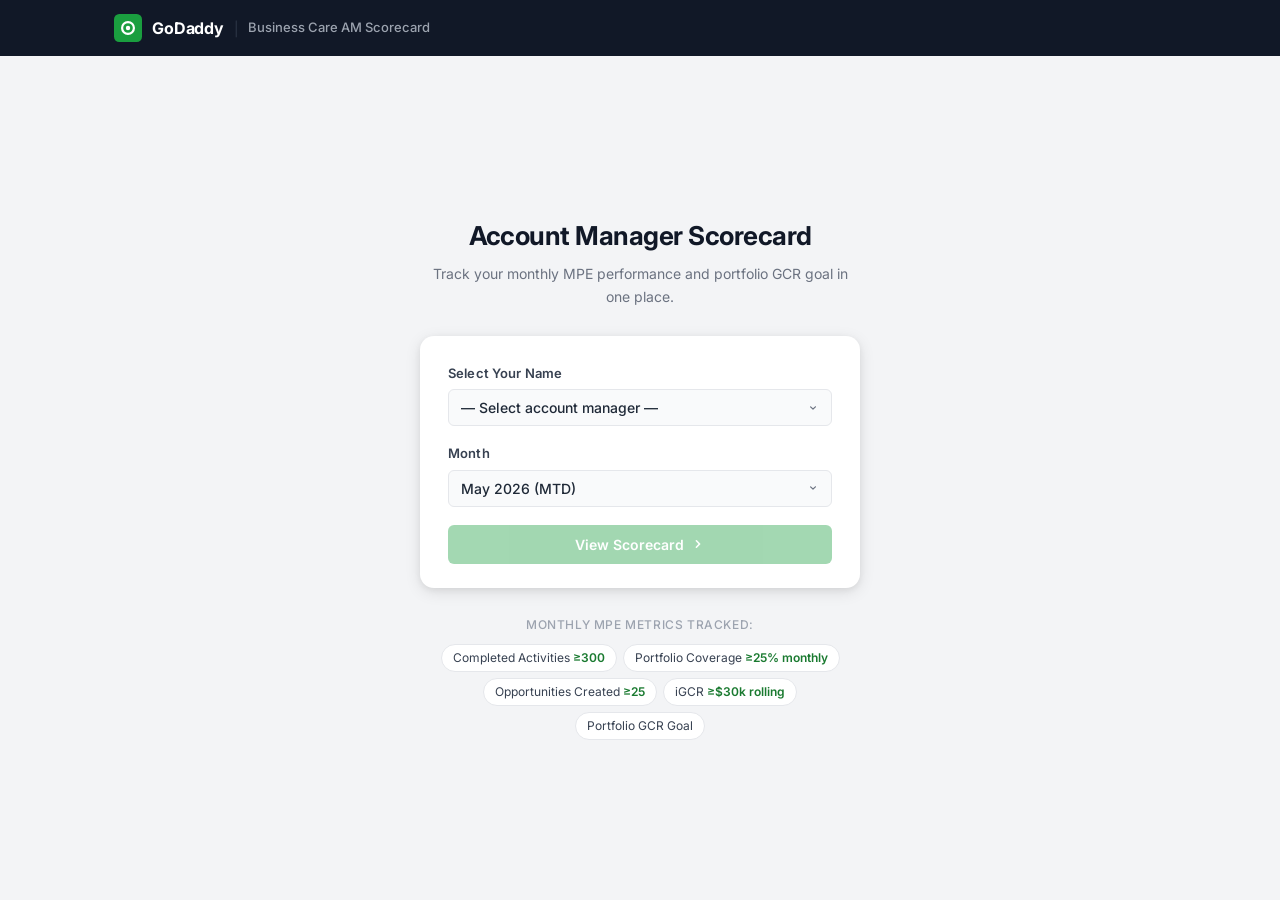
==== index.html @ 5a0c1770 "Initial build: Business Care AM Scorecard web app Static GitHub Pages app for BAMs to track MPE perf" ====
<!DOCTYPE html>
<html lang="en">
<head>
  <meta charset="UTF-8">
  <meta name="viewport" content="width=device-width, initial-scale=1.0">
  <title>Business Care AM Scorecard</title>
  <link rel="preconnect" href="https://fonts.googleapis.com">
  <link href="https://fonts.googleapis.com/css2?family=Inter:ital,wght@0,400;0,500;0,600;0,700;1,400&display=swap" rel="stylesheet">
  <link rel="stylesheet" href="css/styles.css">
</head>
<body>
  <div class="app">
    <header class="header">
      <div class="header-inner">
        <div class="logo">
          <svg class="logo-icon" viewBox="0 0 32 32" fill="none" aria-hidden="true">
            <rect width="32" height="32" rx="6" fill="#1a9e3f"/>
            <path d="M8 16a8 8 0 1 1 16 0 8 8 0 0 1-16 0zm8-5.5a5.5 5.5 0 1 0 0 11 5.5 5.5 0 0 0 0-11z" fill="white"/>
            <circle cx="16" cy="16" r="2.5" fill="white"/>
          </svg>
          <span class="logo-brand">GoDaddy</span>
          <span class="logo-divider">|</span>
          <span class="logo-product">Business Care AM Scorecard</span>
        </div>
      </div>
    </header>

    <main class="picker-main">
      <div class="picker-container">
        <div class="picker-hero">
          <h1 class="picker-title">Account Manager Scorecard</h1>
          <p class="picker-subtitle">Track your monthly MPE performance and portfolio GCR goal in one place.</p>
        </div>

        <div class="picker-card">
          <div class="form-group">
            <label for="am-select" class="form-label">Select Your Name</label>
            <select id="am-select" class="form-select">
              <option value="">— Select account manager —</option>
            </select>
          </div>

          <div class="form-group">
            <label for="month-select" class="form-label">Month</label>
            <select id="month-select" class="form-select">
            </select>
          </div>

          <button id="view-btn" class="btn btn-primary" disabled>
            View Scorecard
            <svg class="btn-icon" viewBox="0 0 20 20" fill="currentColor" aria-hidden="true">
              <path fill-rule="evenodd" d="M7.293 14.707a1 1 0 010-1.414L10.586 10 7.293 6.707a1 1 0 011.414-1.414l4 4a1 1 0 010 1.414l-4 4a1 1 0 01-1.414 0z" clip-rule="evenodd"/>
            </svg>
          </button>
        </div>

        <div class="picker-metrics-info">
          <p class="metrics-info-label">Monthly MPE metrics tracked:</p>
          <div class="metrics-chips">
            <span class="chip">Completed Activities <em>&ge;300</em></span>
            <span class="chip">Portfolio Coverage <em>&ge;25% monthly</em></span>
            <span class="chip">Opportunities Created <em>&ge;25</em></span>
            <span class="chip">iGCR <em>&ge;$30k rolling</em></span>
            <span class="chip">Portfolio GCR Goal</span>
          </div>
        </div>
      </div>
    </main>
  </div>

  <script src="js/app.js"></script>
</body>
</html>
---- css/styles.css ----
/* =========================================================
   Design tokens
   ========================================================= */
:root {
  --green-700: #1a7a30;
  --green-600: #1a9e3f;
  --green-500: #22b84a;
  --green-100: #e6f7ec;
  --green-50:  #f0faf4;

  --amber-700: #b45309;
  --amber-500: #d97706;
  --amber-100: #fef3c7;

  --red-700:   #b91c1c;
  --red-500:   #dc2626;
  --red-100:   #fee2e2;

  --neutral-900: #111827;
  --neutral-800: #1f2937;
  --neutral-700: #374151;
  --neutral-500: #6b7280;
  --neutral-400: #9ca3af;
  --neutral-200: #e5e7eb;
  --neutral-100: #f3f4f6;
  --neutral-50:  #f9fafb;
  --white:       #ffffff;

  --font: 'Inter', -apple-system, BlinkMacSystemFont, 'Segoe UI', sans-serif;
  --radius-sm: 6px;
  --radius:    10px;
  --radius-lg: 14px;
  --shadow-sm: 0 1px 2px rgba(0,0,0,0.06), 0 1px 3px rgba(0,0,0,0.10);
  --shadow:    0 2px 8px rgba(0,0,0,0.08), 0 1px 3px rgba(0,0,0,0.06);
  --shadow-md: 0 4px 16px rgba(0,0,0,0.10), 0 2px 6px rgba(0,0,0,0.06);
}

/* =========================================================
   Reset & base
   ========================================================= */
*, *::before, *::after { box-sizing: border-box; margin: 0; padding: 0; }

body {
  font-family: var(--font);
  font-size: 14px;
  line-height: 1.5;
  color: var(--neutral-800);
  background: var(--neutral-100);
  -webkit-font-smoothing: antialiased;
}

.sr-only {
  position: absolute; width: 1px; height: 1px;
  padding: 0; margin: -1px; overflow: hidden;
  clip: rect(0,0,0,0); white-space: nowrap; border: 0;
}

/* =========================================================
   Header
   ========================================================= */
.header {
  background: var(--neutral-900);
  position: sticky;
  top: 0;
  z-index: 100;
  box-shadow: 0 1px 0 rgba(255,255,255,0.06);
}

.header-inner {
  max-width: 1100px;
  margin: 0 auto;
  padding: 0 24px;
  height: 56px;
  display: flex;
  align-items: center;
  justify-content: space-between;
}

.logo { display: flex; align-items: center; gap: 10px; }

.logo-icon { width: 28px; height: 28px; flex-shrink: 0; }

.logo-brand {
  font-size: 16px;
  font-weight: 700;
  color: var(--white);
  letter-spacing: -0.01em;
}

.logo-divider {
  color: var(--neutral-700);
  font-weight: 300;
}

.logo-product {
  font-size: 13px;
  font-weight: 500;
  color: var(--neutral-400);
}

.back-link {
  display: flex;
  align-items: center;
  gap: 4px;
  color: var(--neutral-400);
  text-decoration: none;
  font-size: 13px;
  font-weight: 500;
  transition: color 0.15s;
}
.back-link:hover { color: var(--white); }
.back-link svg { width: 16px; height: 16px; }

/* =========================================================
   Picker (index page)
   ========================================================= */
.picker-main {
  min-height: calc(100vh - 56px);
  display: flex;
  align-items: center;
  justify-content: center;
  padding: 48px 24px;
}

.picker-container {
  width: 100%;
  max-width: 440px;
  display: flex;
  flex-direction: column;
  gap: 28px;
}

.picker-hero { text-align: center; }

.picker-title {
  font-size: 26px;
  font-weight: 700;
  color: var(--neutral-900);
  letter-spacing: -0.02em;
  margin-bottom: 8px;
}

.picker-subtitle {
  font-size: 14px;
  color: var(--neutral-500);
  line-height: 1.6;
}

.picker-card {
  background: var(--white);
  border-radius: var(--radius-lg);
  padding: 28px 28px 24px;
  box-shadow: var(--shadow-md);
  display: flex;
  flex-direction: column;
  gap: 18px;
}

/* =========================================================
   Forms
   ========================================================= */
.form-group { display: flex; flex-direction: column; gap: 6px; }

.form-label {
  font-size: 13px;
  font-weight: 600;
  color: var(--neutral-700);
  letter-spacing: 0.01em;
}

.form-select {
  appearance: none;
  background: var(--neutral-50) url("data:image/svg+xml,%3Csvg xmlns='http://www.w3.org/2000/svg' width='12' height='12' viewBox='0 0 20 20' fill='%236b7280'%3E%3Cpath fill-rule='evenodd' d='M5.293 7.293a1 1 0 011.414 0L10 10.586l3.293-3.293a1 1 0 111.414 1.414l-4 4a1 1 0 01-1.414 0l-4-4a1 1 0 010-1.414z'/%3E%3C/svg%3E") no-repeat right 12px center;
  border: 1.5px solid var(--neutral-200);
  border-radius: var(--radius-sm);
  padding: 9px 36px 9px 12px;
  font-family: var(--font);
  font-size: 14px;
  font-weight: 500;
  color: var(--neutral-800);
  cursor: pointer;
  transition: border-color 0.15s, box-shadow 0.15s;
  width: 100%;
}
.form-select:focus {
  outline: none;
  border-color: var(--green-600);
  box-shadow: 0 0 0 3px rgba(26,158,63,0.12);
}
.form-select--compact { width: auto; min-width: 160px; }

/* =========================================================
   Button
   ========================================================= */
.btn {
  display: inline-flex;
  align-items: center;
  justify-content: center;
  gap: 6px;
  padding: 11px 20px;
  border-radius: var(--radius-sm);
  font-family: var(--font);
  font-size: 14px;
  font-weight: 600;
  cursor: pointer;
  border: none;
  transition: background 0.15s, box-shadow 0.15s, opacity 0.15s;
}
.btn-primary {
  background: var(--green-600);
  color: var(--white);
  width: 100%;
}
.btn-primary:hover:not(:disabled) {
  background: var(--green-700);
  box-shadow: 0 2px 8px rgba(26,158,63,0.3);
}
.btn-primary:disabled { opacity: 0.4; cursor: not-allowed; }
.btn-icon { width: 16px; height: 16px; }

/* =========================================================
   Metrics info chips (picker footer)
   ========================================================= */
.picker-metrics-info { text-align: center; }

.metrics-info-label {
  font-size: 12px;
  color: var(--neutral-400);
  margin-bottom: 10px;
  font-weight: 500;
  text-transform: uppercase;
  letter-spacing: 0.05em;
}

.metrics-chips {
  display: flex;
  flex-wrap: wrap;
  gap: 6px;
  justify-content: center;
}

.chip {
  background: var(--white);
  border: 1px solid var(--neutral-200);
  border-radius: 20px;
  padding: 4px 11px;
  font-size: 12px;
  color: var(--neutral-600, var(--neutral-700));
  white-space: nowrap;
}
.chip em { font-style: normal; color: var(--green-700); font-weight: 600; }

/* =========================================================
   Scorecard subheader
   ========================================================= */
.scorecard-subheader {
  background: var(--white);
  border-bottom: 1px solid var(--neutral-200);
}

.scorecard-subheader-inner {
  max-width: 1100px;
  margin: 0 auto;
  padding: 20px 24px;
  display: flex;
  align-items: center;
  justify-content: space-between;
  gap: 16px;
  flex-wrap: wrap;
}

.am-identity { display: flex; align-items: center; gap: 14px; }

.am-avatar {
  width: 48px;
  height: 48px;
  border-radius: 12px;
  background: var(--green-700);
  color: var(--white);
  font-size: 16px;
  font-weight: 700;
  display: flex;
  align-items: center;
  justify-content: center;
  flex-shrink: 0;
  letter-spacing: 0.02em;
}

.am-name {
  font-size: 20px;
  font-weight: 700;
  color: var(--neutral-900);
  letter-spacing: -0.02em;
}

.am-level-badge {
  display: inline-block;
  background: var(--green-100);
  color: var(--green-700);
  font-size: 11px;
  font-weight: 700;
  padding: 2px 8px;
  border-radius: 20px;
  letter-spacing: 0.04em;
  text-transform: uppercase;
  margin-top: 4px;
}

/* =========================================================
   Tab nav
   ========================================================= */
.tab-nav-wrapper {
  background: var(--white);
  border-bottom: 1px solid var(--neutral-200);
}

.tab-nav {
  max-width: 1100px;
  margin: 0 auto;
  padding: 0 24px;
  display: flex;
  gap: 4px;
}

.tab-btn {
  padding: 12px 16px;
  font-family: var(--font);
  font-size: 14px;
  font-weight: 500;
  color: var(--neutral-500);
  background: none;
  border: none;
  border-bottom: 2px solid transparent;
  cursor: pointer;
  transition: color 0.15s, border-color 0.15s;
  margin-bottom: -1px;
}
.tab-btn:hover { color: var(--neutral-800); }
.tab-btn--active {
  color: var(--green-700);
  border-bottom-color: var(--green-600);
  font-weight: 600;
}

/* =========================================================
   Scorecard main layout
   ========================================================= */
.scorecard-main {
  max-width: 1100px;
  margin: 0 auto;
  padding: 28px 24px 60px;
}

.section { margin-bottom: 32px; }

.section-title {
  font-size: 15px;
  font-weight: 700;
  color: var(--neutral-700);
  margin-bottom: 14px;
  letter-spacing: -0.01em;
  text-transform: uppercase;
  font-size: 11px;
  letter-spacing: 0.06em;
}

.section-title-note {
  font-weight: 400;
  color: var(--neutral-400);
  text-transform: none;
  letter-spacing: 0;
  font-size: 11px;
}

/* =========================================================
   Partial month banner
   ========================================================= */
.partial-month-banner {
  display: flex;
  align-items: flex-start;
  gap: 10px;
  background: #eff6ff;
  border: 1px solid #bfdbfe;
  border-radius: var(--radius-sm);
  padding: 12px 16px;
  margin-bottom: 24px;
  font-size: 13px;
  color: #1e40af;
}
.partial-month-banner svg {
  width: 18px; height: 18px;
  flex-shrink: 0;
  margin-top: 1px;
  color: #3b82f6;
}

/* =========================================================
   MPE Metric Cards
   ========================================================= */
.metrics-grid {
  display: grid;
  grid-template-columns: repeat(auto-fill, minmax(240px, 1fr));
  gap: 16px;
}

.metric-card {
  background: var(--white);
  border-radius: var(--radius);
  padding: 20px;
  box-shadow: var(--shadow-sm);
  border: 1.5px solid var(--neutral-200);
  display: flex;
  flex-direction: column;
  gap: 12px;
  transition: box-shadow 0.15s;
}
.metric-card:hover { box-shadow: var(--shadow); }

.metric-card--met    { border-top: 3px solid var(--green-500); }
.metric-card--at-risk { border-top: 3px solid var(--amber-500); }
.metric-card--not-met { border-top: 3px solid var(--red-500); }
.metric-card--pace-ok    { border-top: 3px solid var(--green-500); }
.metric-card--pace-risk  { border-top: 3px solid var(--amber-500); }
.metric-card--pace-behind { border-top: 3px solid var(--red-500); }

.metric-card-header {
  display: flex;
  align-items: flex-start;
  justify-content: space-between;
  gap: 8px;
}

.metric-name {
  font-size: 12px;
  font-weight: 700;
  color: var(--neutral-500);
  text-transform: uppercase;
  letter-spacing: 0.06em;
}

.metric-status-badge {
  display: inline-flex;
  align-items: center;
  gap: 4px;
  padding: 3px 8px;
  border-radius: 20px;
  font-size: 11px;
  font-weight: 700;
  letter-spacing: 0.03em;
  white-space: nowrap;
  flex-shrink: 0;
}
.metric-status-badge--met, .metric-status-badge--pace-ok {
  background: var(--green-100);
  color: var(--green-700);
}
.metric-status-badge--at-risk, .metric-status-badge--pace-risk {
  background: var(--amber-100);
  color: var(--amber-700);
}
.metric-status-badge--not-met, .metric-status-badge--pace-behind {
  background: var(--red-100);
  color: var(--red-700);
}

.metric-values { display: flex; align-items: baseline; gap: 6px; }

.metric-actual {
  font-size: 32px;
  font-weight: 700;
  color: var(--neutral-900);
  letter-spacing: -0.03em;
  line-height: 1;
}

.metric-target {
  font-size: 14px;
  color: var(--neutral-400);
  font-weight: 500;
}

.metric-sub {
  font-size: 12px;
  color: var(--neutral-500);
  line-height: 1.4;
}

.metric-progress-track {
  height: 6px;
  background: var(--neutral-200);
  border-radius: 99px;
  overflow: hidden;
}

.metric-progress-fill {
  height: 100%;
  border-radius: 99px;
  transition: width 0.4s ease;
  max-width: 100%;
}
.metric-progress-fill--met { background: var(--green-500); }
.metric-progress-fill--at-risk { background: var(--amber-500); }
.metric-progress-fill--not-met { background: var(--red-500); }

.metric-pace-sub {
  font-size: 11px;
  color: var(--neutral-400);
  font-style: italic;
}

/* PC quarterly sub-row */
.metric-quarterly-row {
  display: flex;
  align-items: center;
  justify-content: space-between;
  padding-top: 10px;
  border-top: 1px solid var(--neutral-100);
  gap: 8px;
}

.metric-quarterly-label {
  font-size: 11px;
  font-weight: 600;
  color: var(--neutral-500);
  text-transform: uppercase;
  letter-spacing: 0.05em;
}

.metric-quarterly-value {
  font-size: 13px;
  font-weight: 700;
}
.metric-quarterly-value--met   { color: var(--green-700); }
.metric-quarterly-value--partial { color: var(--amber-700); }
.metric-quarterly-value--not-met { color: var(--red-700); }

/* =========================================================
   iGCR Rolling Card
   ========================================================= */
.igcr-rolling-card {
  background: var(--white);
  border-radius: var(--radius);
  padding: 20px 24px;
  box-shadow: var(--shadow-sm);
  border: 1.5px solid var(--neutral-200);
}

.igcr-rolling-months {
  display: flex;
  align-items: stretch;
  gap: 0;
  margin-bottom: 18px;
}

.igcr-month-item {
  flex: 1;
  text-align: center;
  padding: 14px 10px;
  border-right: 1px solid var(--neutral-200);
}
.igcr-month-item:last-child { border-right: none; }

.igcr-month-label {
  font-size: 11px;
  font-weight: 600;
  color: var(--neutral-400);
  text-transform: uppercase;
  letter-spacing: 0.06em;
  margin-bottom: 6px;
}

.igcr-month-value {
  font-size: 20px;
  font-weight: 700;
  color: var(--neutral-800);
  letter-spacing: -0.02em;
}

.igcr-month-partial { color: var(--neutral-400); font-style: italic; }

.igcr-rolling-total {
  display: flex;
  align-items: center;
  justify-content: space-between;
  padding-top: 16px;
  border-top: 1px solid var(--neutral-200);
  gap: 16px;
  flex-wrap: wrap;
}

.igcr-total-left { display: flex; flex-direction: column; gap: 2px; }

.igcr-total-label {
  font-size: 11px;
  font-weight: 700;
  text-transform: uppercase;
  letter-spacing: 0.06em;
  color: var(--neutral-500);
}

.igcr-total-value {
  font-size: 26px;
  font-weight: 700;
  letter-spacing: -0.03em;
  color: var(--neutral-900);
}

.igcr-total-target {
  font-size: 13px;
  color: var(--neutral-400);
}

.igcr-total-right { display: flex; flex-direction: column; align-items: flex-end; gap: 6px; }

.igcr-rolling-bar-track {
  width: 200px;
  height: 8px;
  background: var(--neutral-200);
  border-radius: 99px;
  overflow: hidden;
}

.igcr-rolling-bar-fill {
  height: 100%;
  border-radius: 99px;
  max-width: 100%;
}

/* =========================================================
   Portfolio GCR Card
   ========================================================= */
.gcr-card {
  background: var(--white);
  border-radius: var(--radius);
  padding: 22px 24px;
  box-shadow: var(--shadow-sm);
  border: 1.5px solid var(--neutral-200);
  display: flex;
  align-items: center;
  justify-content: space-between;
  gap: 24px;
  flex-wrap: wrap;
}

.gcr-card-left { display: flex; flex-direction: column; gap: 4px; }

.gcr-label {
  font-size: 11px;
  font-weight: 700;
  text-transform: uppercase;
  letter-spacing: 0.06em;
  color: var(--neutral-500);
}

.gcr-values { display: flex; align-items: baseline; gap: 6px; }

.gcr-actual {
  font-size: 30px;
  font-weight: 700;
  letter-spacing: -0.03em;
  color: var(--neutral-900);
}

.gcr-target { font-size: 14px; color: var(--neutral-400); }

.gcr-card-right {
  display: flex;
  flex-direction: column;
  align-items: flex-end;
  gap: 10px;
  min-width: 220px;
}

.gcr-pct-row { display: flex; align-items: center; gap: 10px; }

.gcr-pct-value {
  font-size: 22px;
  font-weight: 700;
  letter-spacing: -0.02em;
}

.gcr-bar-track {
  width: 220px;
  height: 10px;
  background: var(--neutral-200);
  border-radius: 99px;
  overflow: hidden;
}

.gcr-bar-fill {
  height: 100%;
  border-radius: 99px;
  max-width: 100%;
  transition: width 0.4s ease;
}

/* =========================================================
   History Charts
   ========================================================= */
.history-charts-grid {
  display: grid;
  grid-template-columns: repeat(2, 1fr);
  gap: 16px;
}

.chart-card {
  background: var(--white);
  border-radius: var(--radius);
  padding: 18px 20px;
  box-shadow: var(--shadow-sm);
  border: 1px solid var(--neutral-200);
}

.chart-card--wide {
  grid-column: 1 / -1;
}

.chart-card-header {
  display: flex;
  align-items: baseline;
  justify-content: space-between;
  margin-bottom: 14px;
}

.chart-title {
  font-size: 13px;
  font-weight: 700;
  color: var(--neutral-700);
}

.chart-target-label {
  font-size: 11px;
  color: var(--neutral-400);
  font-weight: 500;
}

/* =========================================================
   Summary Table
   ========================================================= */
.table-wrapper {
  overflow-x: auto;
  border-radius: var(--radius);
  box-shadow: var(--shadow-sm);
  border: 1px solid var(--neutral-200);
}

.summary-table {
  width: 100%;
  border-collapse: collapse;
  background: var(--white);
  font-size: 13px;
}

.summary-table thead {
  background: var(--neutral-50);
  border-bottom: 1.5px solid var(--neutral-200);
}

.summary-table th {
  padding: 11px 14px;
  text-align: left;
  font-weight: 700;
  color: var(--neutral-600, var(--neutral-700));
  font-size: 11px;
  text-transform: uppercase;
  letter-spacing: 0.05em;
  white-space: nowrap;
}

.summary-table th small {
  display: block;
  font-weight: 400;
  color: var(--neutral-400);
  font-size: 10px;
  letter-spacing: 0;
  text-transform: none;
}

.summary-table td {
  padding: 11px 14px;
  border-bottom: 1px solid var(--neutral-100);
  white-space: nowrap;
}

.summary-table tbody tr:last-child td { border-bottom: none; }
.summary-table tbody tr:hover td { background: var(--neutral-50); }

.summary-table td:first-child {
  font-weight: 600;
  color: var(--neutral-700);
}

.cell-pill {
  display: inline-flex;
  align-items: center;
  gap: 5px;
  padding: 3px 9px;
  border-radius: 99px;
  font-size: 12px;
  font-weight: 600;
}
.cell-pill--met     { background: var(--green-100); color: var(--green-700); }
.cell-pill--at-risk { background: var(--amber-100); color: var(--amber-700); }
.cell-pill--not-met { background: var(--red-100);   color: var(--red-700);   }
.cell-pill--partial { background: var(--neutral-100); color: var(--neutral-500); font-style: italic; }

.row--partial td { opacity: 0.7; }
.row--partial td:first-child::after {
  content: ' (MTD)';
  font-weight: 400;
  color: var(--neutral-400);
  font-size: 11px;
}

/* =========================================================
   Responsive
   ========================================================= */
@media (max-width: 700px) {
  .header-inner { padding: 0 16px; }
  .logo-product { display: none; }
  .scorecard-subheader-inner { padding: 14px 16px; }
  .scorecard-main { padding: 20px 16px 48px; }
  .metrics-grid { grid-template-columns: 1fr; }
  .history-charts-grid { grid-template-columns: 1fr; }
  .chart-card--wide { grid-column: auto; }
  .igcr-rolling-months { flex-direction: column; gap: 8px; }
  .igcr-month-item { border-right: none; border-bottom: 1px solid var(--neutral-200); }
  .igcr-month-item:last-child { border-bottom: none; }
  .igcr-rolling-bar-track { width: 140px; }
  .gcr-card { flex-direction: column; align-items: flex-start; }
  .gcr-card-right { align-items: flex-start; min-width: 0; width: 100%; }
  .gcr-bar-track { width: 100%; }
  .picker-main { align-items: flex-start; padding-top: 32px; }
}
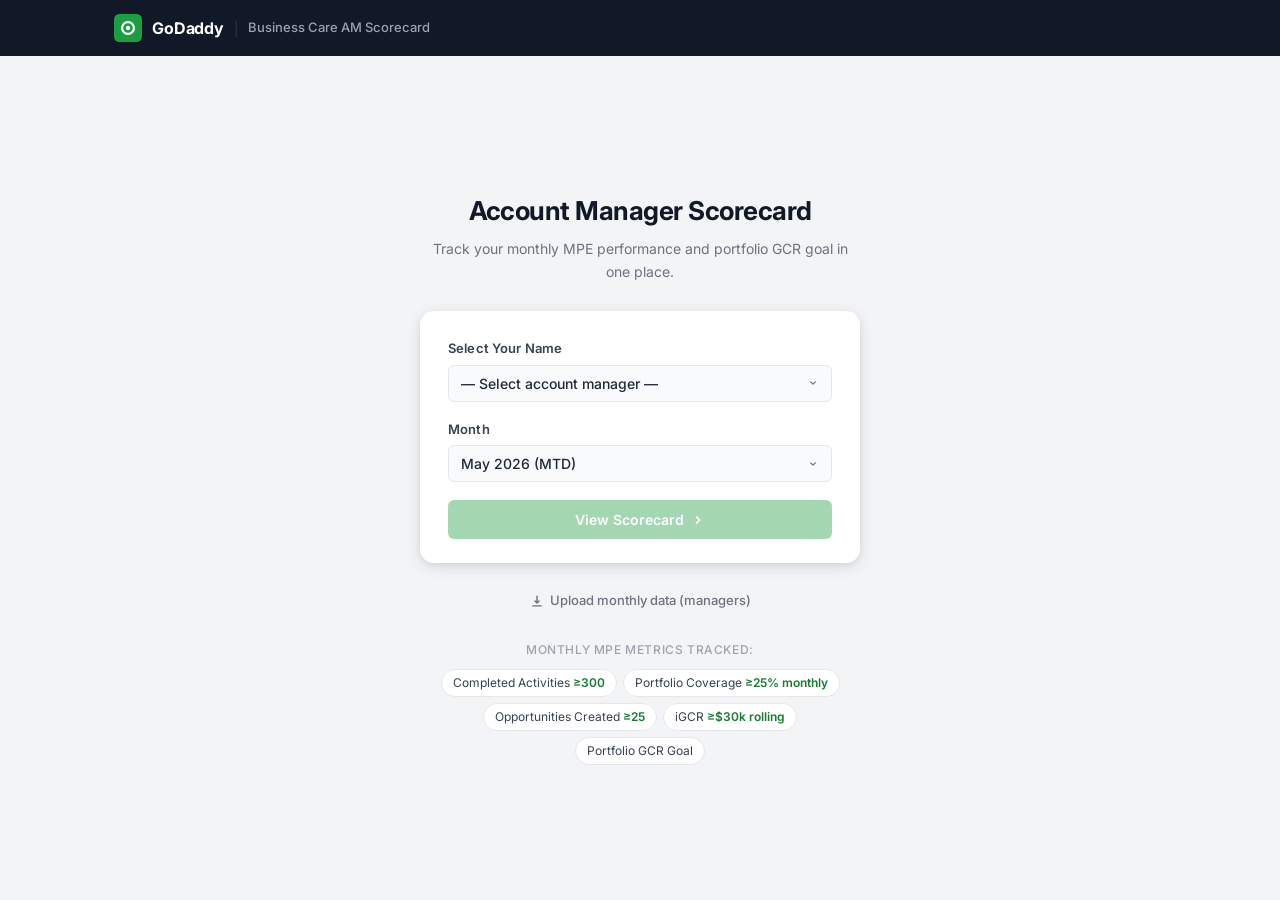
==== commit a78370b7: "Add Excel upload page for monthly data entry Managers can download a pre-filled .xlsx template, past" ====
--- a/index.html
+++ b/index.html
@@ -32,6 +32,12 @@
           <p class="picker-subtitle">Track your monthly MPE performance and portfolio GCR goal in one place.</p>
         </div>
 
+        <div id="upload-data-banner" class="upload-active-banner" style="display:none;">
+          <svg viewBox="0 0 20 20" fill="currentColor"><path fill-rule="evenodd" d="M10 18a8 8 0 100-16 8 8 0 000 16zm3.707-9.293a1 1 0 00-1.414-1.414L9 10.586 7.707 9.293a1 1 0 00-1.414 1.414l2 2a1 1 0 001.414 0l4-4z" clip-rule="evenodd"/></svg>
+          <span>Showing uploaded data from <strong id="upload-data-date"></strong></span>
+          <a href="upload.html" class="upload-clear-btn">Manage</a>
+        </div>
+
         <div class="picker-card">
           <div class="form-group">
             <label for="am-select" class="form-label">Select Your Name</label>
@@ -54,6 +60,15 @@
           </button>
         </div>
 
+        <div class="picker-upload-link">
+          <a href="upload.html" class="picker-upload-anchor">
+            <svg viewBox="0 0 20 20" fill="currentColor" aria-hidden="true">
+              <path fill-rule="evenodd" d="M3 17a1 1 0 011-1h12a1 1 0 110 2H4a1 1 0 01-1-1zm3.293-7.707a1 1 0 011.414 0L9 10.586V3a1 1 0 112 0v7.586l1.293-1.293a1 1 0 111.414 1.414l-3 3a1 1 0 01-1.414 0l-3-3a1 1 0 010-1.414z" clip-rule="evenodd"/>
+            </svg>
+            Upload monthly data (managers)
+          </a>
+        </div>
+
         <div class="picker-metrics-info">
           <p class="metrics-info-label">Monthly MPE metrics tracked:</p>
           <div class="metrics-chips">
--- a/css/styles.css
+++ b/css/styles.css
@@ -811,6 +811,295 @@
   color: var(--neutral-400);
   font-size: 11px;
 }
+
+/* =========================================================
+   Upload page
+   ========================================================= */
+.upload-main {
+  max-width: 720px;
+  margin: 0 auto;
+  padding: 40px 24px 80px;
+}
+
+.upload-container { display: flex; flex-direction: column; gap: 24px; }
+
+.upload-hero { text-align: center; margin-bottom: 4px; }
+.upload-title { font-size: 24px; font-weight: 700; color: var(--neutral-900); letter-spacing: -0.02em; margin-bottom: 8px; }
+.upload-subtitle { font-size: 14px; color: var(--neutral-500); line-height: 1.6; }
+
+.upload-active-banner {
+  display: flex;
+  align-items: center;
+  gap: 10px;
+  background: var(--green-50);
+  border: 1px solid #bbf7d0;
+  border-radius: var(--radius-sm);
+  padding: 10px 14px;
+  font-size: 13px;
+  color: var(--green-700);
+}
+.upload-active-banner svg { width: 18px; height: 18px; flex-shrink: 0; }
+.upload-active-banner span { flex: 1; }
+.upload-clear-btn {
+  font-size: 12px;
+  font-weight: 600;
+  color: var(--green-700);
+  background: none;
+  border: 1px solid var(--green-700);
+  border-radius: 4px;
+  padding: 2px 8px;
+  cursor: pointer;
+  text-decoration: none;
+  transition: background 0.15s;
+  white-space: nowrap;
+}
+.upload-clear-btn:hover { background: var(--green-100); }
+
+.upload-step-card {
+  background: var(--white);
+  border-radius: var(--radius);
+  padding: 22px 24px;
+  box-shadow: var(--shadow-sm);
+  border: 1px solid var(--neutral-200);
+  display: flex;
+  flex-direction: column;
+  gap: 16px;
+}
+.upload-step-card--info { background: var(--neutral-50); }
+
+.upload-step-header { display: flex; align-items: flex-start; gap: 14px; }
+.upload-step-num {
+  width: 28px; height: 28px; border-radius: 50%;
+  background: var(--green-600); color: var(--white);
+  font-size: 13px; font-weight: 700;
+  display: flex; align-items: center; justify-content: center;
+  flex-shrink: 0; margin-top: 1px;
+}
+.upload-step-title { font-size: 15px; font-weight: 700; color: var(--neutral-800); margin-bottom: 4px; }
+.upload-step-desc { font-size: 13px; color: var(--neutral-500); line-height: 1.5; }
+
+.btn-secondary {
+  background: var(--white);
+  color: var(--neutral-700);
+  border: 1.5px solid var(--neutral-300, var(--neutral-200));
+}
+.btn-secondary:hover { background: var(--neutral-50); border-color: var(--neutral-400); }
+.btn-secondary-outline {
+  background: transparent;
+  color: var(--neutral-500);
+  border: 1.5px solid var(--neutral-200);
+}
+.btn-secondary-outline:hover { background: var(--neutral-50); }
+
+.upload-template-btn { align-self: flex-start; gap: 8px; }
+.upload-template-btn svg { width: 16px; height: 16px; }
+
+.upload-columns-list { display: flex; flex-direction: column; gap: 6px; }
+.upload-columns-label { font-size: 11px; font-weight: 700; text-transform: uppercase; letter-spacing: 0.05em; color: var(--neutral-400); }
+
+.drop-zone {
+  border: 2px dashed var(--neutral-300, var(--neutral-200));
+  border-radius: var(--radius);
+  padding: 36px 24px;
+  text-align: center;
+  cursor: pointer;
+  transition: border-color 0.15s, background 0.15s;
+  display: flex; flex-direction: column; align-items: center; gap: 8px;
+}
+.drop-zone:hover, .drop-zone--active {
+  border-color: var(--green-500);
+  background: var(--green-50);
+}
+.drop-zone-icon { width: 48px; height: 48px; opacity: 0.4; }
+.drop-zone-text { font-size: 15px; font-weight: 600; color: var(--neutral-600, var(--neutral-700)); }
+.drop-zone-sub { font-size: 13px; color: var(--neutral-400); }
+.drop-zone-link { color: var(--green-600); text-decoration: underline; }
+
+.upload-error {
+  background: var(--red-100);
+  border: 1px solid #fca5a5;
+  border-radius: var(--radius-sm);
+  padding: 12px 14px;
+  font-size: 13px;
+  color: var(--red-700);
+  white-space: pre-wrap;
+}
+
+.upload-preview-card {
+  background: var(--white);
+  border-radius: var(--radius);
+  padding: 20px 22px;
+  box-shadow: var(--shadow-sm);
+  border: 1.5px solid var(--green-500);
+  display: flex; flex-direction: column; gap: 14px;
+}
+.upload-preview-header { display: flex; align-items: baseline; justify-content: space-between; }
+.upload-preview-title { font-size: 14px; font-weight: 700; color: var(--neutral-800); }
+.upload-preview-note { font-size: 12px; color: var(--neutral-400); }
+.upload-preview-actions { display: flex; gap: 10px; }
+
+.upload-success-banner {
+  display: flex; align-items: center; gap: 10px;
+  background: var(--green-50); border: 1px solid #bbf7d0;
+  border-radius: var(--radius-sm); padding: 14px 16px;
+  font-size: 14px; color: var(--green-700); font-weight: 500;
+}
+.upload-success-banner svg { width: 20px; height: 20px; flex-shrink: 0; }
+.upload-success-banner a { color: var(--green-700); font-weight: 700; }
+
+.upload-json-hint { font-size: 12px; color: var(--neutral-500); line-height: 1.5; }
+.upload-json-hint code { background: var(--neutral-100); padding: 1px 5px; border-radius: 3px; font-size: 11px; }
+
+.upload-source-banner {
+  display: flex; align-items: center; gap: 8px;
+  background: var(--green-50); border: 1px solid #bbf7d0;
+  border-radius: var(--radius-sm); padding: 8px 14px;
+  font-size: 12px; color: var(--green-700);
+  margin-bottom: 20px;
+}
+.upload-source-banner svg { width: 16px; height: 16px; flex-shrink: 0; }
+.upload-source-banner a { color: var(--green-700); font-weight: 600; }
+
+.picker-upload-link { text-align: center; }
+.picker-upload-anchor {
+  display: inline-flex; align-items: center; gap: 6px;
+  font-size: 13px; font-weight: 500; color: var(--neutral-500);
+  text-decoration: none;
+  transition: color 0.15s;
+}
+.picker-upload-anchor:hover { color: var(--green-600); }
+.picker-upload-anchor svg { width: 14px; height: 14px; }
+
+/* =========================================================
+   Portfolio Breakdown Tab
+   ========================================================= */
+
+/* Two large split cards — Enterprise vs MM/Corp/Others */
+.portfolio-split-cards {
+  display: grid;
+  grid-template-columns: 1fr 1fr;
+  gap: 16px;
+  margin-bottom: 16px;
+}
+
+.portfolio-split-card {
+  background: var(--white);
+  border-radius: var(--radius);
+  padding: 24px 22px;
+  box-shadow: var(--shadow-sm);
+  border: 1.5px solid var(--neutral-200);
+  display: flex;
+  flex-direction: column;
+  gap: 8px;
+}
+
+.portfolio-split-card--enterprise { border-top: 3px solid var(--green-500); }
+.portfolio-split-card--other      { border-top: 3px solid #6366f1; }
+
+.portfolio-split-label {
+  font-size: 11px;
+  font-weight: 700;
+  text-transform: uppercase;
+  letter-spacing: 0.06em;
+  color: var(--neutral-500);
+}
+
+.portfolio-split-value {
+  font-size: 42px;
+  font-weight: 700;
+  letter-spacing: -0.03em;
+  color: var(--neutral-900);
+  line-height: 1;
+}
+
+.portfolio-split-sub {
+  font-size: 13px;
+  color: var(--neutral-400);
+}
+
+.portfolio-split-bar-track {
+  height: 6px;
+  background: var(--neutral-200);
+  border-radius: 99px;
+  overflow: hidden;
+  margin-top: 4px;
+}
+
+.portfolio-split-bar-fill {
+  height: 100%;
+  border-radius: 99px;
+  transition: width 0.4s ease;
+}
+.portfolio-split-bar-fill--enterprise { background: var(--green-500); }
+.portfolio-split-bar-fill--other      { background: #6366f1; }
+
+/* Segment detail breakdown */
+.portfolio-detail-grid {
+  background: var(--white);
+  border-radius: var(--radius);
+  padding: 18px 20px;
+  box-shadow: var(--shadow-sm);
+  border: 1px solid var(--neutral-200);
+}
+
+.portfolio-detail-header {
+  font-size: 11px;
+  font-weight: 700;
+  text-transform: uppercase;
+  letter-spacing: 0.06em;
+  color: var(--neutral-500);
+  margin-bottom: 14px;
+}
+
+.portfolio-detail-rows { display: flex; flex-direction: column; gap: 10px; }
+
+.portfolio-detail-row {
+  display: grid;
+  grid-template-columns: 110px 1fr 60px 46px;
+  align-items: center;
+  gap: 12px;
+}
+
+.portfolio-detail-name {
+  font-size: 13px;
+  font-weight: 600;
+  color: var(--neutral-700);
+}
+
+.portfolio-detail-bar-track {
+  height: 8px;
+  background: var(--neutral-100);
+  border-radius: 99px;
+  overflow: hidden;
+}
+
+.portfolio-detail-bar-fill {
+  height: 100%;
+  border-radius: 99px;
+  transition: width 0.4s ease;
+}
+
+.portfolio-detail-count {
+  font-size: 13px;
+  font-weight: 700;
+  color: var(--neutral-800);
+  text-align: right;
+}
+
+.portfolio-detail-pct {
+  font-size: 12px;
+  color: var(--neutral-400);
+  text-align: right;
+}
+
+.portfolio-detail-row--total {
+  border-top: 1px solid var(--neutral-200);
+  padding-top: 10px;
+  margin-top: 2px;
+}
+.portfolio-detail-row--total .portfolio-detail-name { color: var(--neutral-900); }
+.portfolio-detail-row--total .portfolio-detail-count { color: var(--neutral-900); font-size: 14px; }
+.portfolio-detail-row--total .portfolio-detail-pct   { color: var(--neutral-600, var(--neutral-700)); font-weight: 600; }
 
 /* =========================================================
    Responsive
@@ -831,4 +1120,6 @@
   .gcr-card-right { align-items: flex-start; min-width: 0; width: 100%; }
   .gcr-bar-track { width: 100%; }
   .picker-main { align-items: flex-start; padding-top: 32px; }
-}
+  .portfolio-split-cards { grid-template-columns: 1fr; }
+  .portfolio-detail-row { grid-template-columns: 100px 1fr 50px 40px; gap: 8px; }
+}
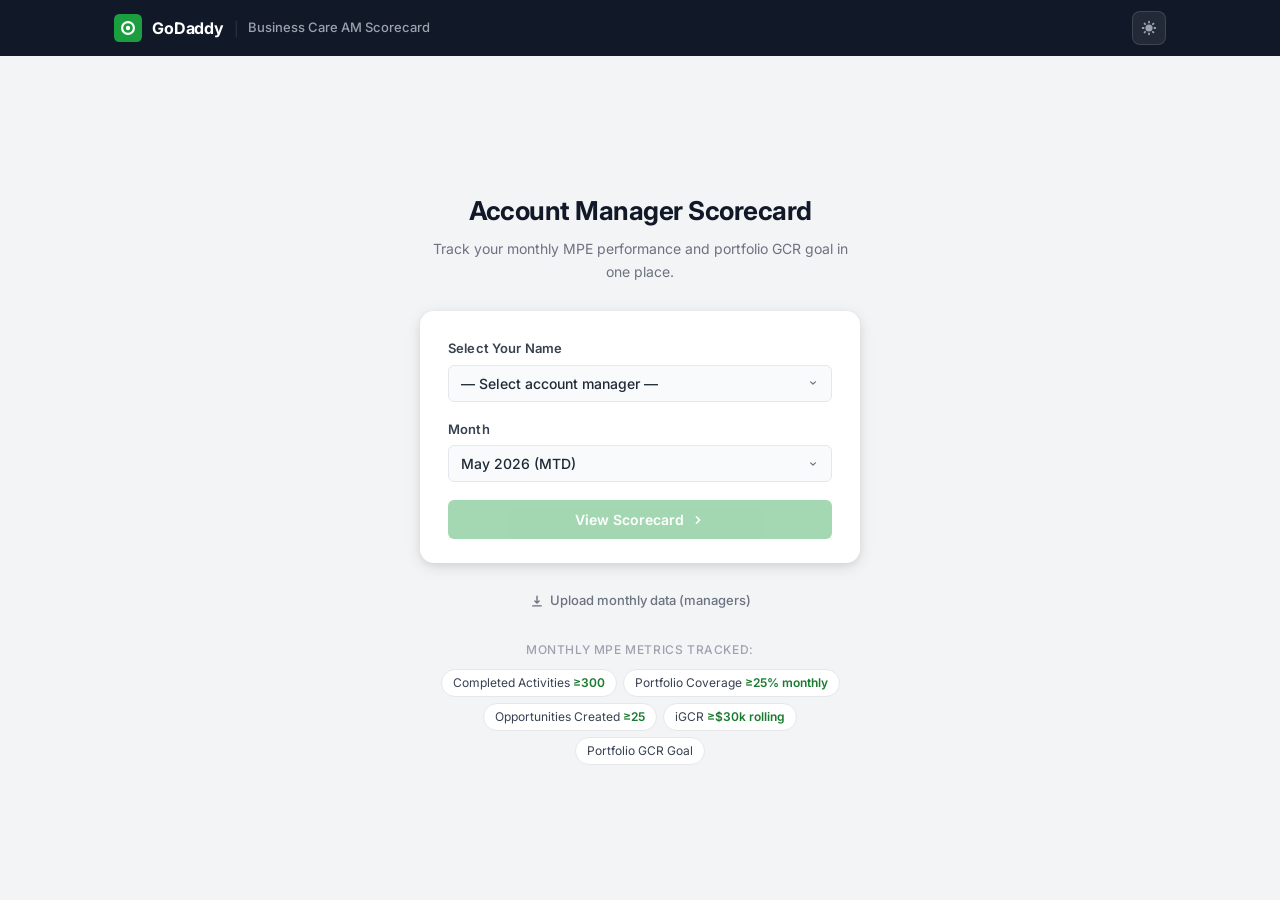
==== commit 08b2989d: "Add light/dark mode toggle Sun/moon button in the header on all pages. Theme persists to localStorag" ====
--- a/index.html
+++ b/index.html
@@ -7,6 +7,7 @@
   <link rel="preconnect" href="https://fonts.googleapis.com">
   <link href="https://fonts.googleapis.com/css2?family=Inter:ital,wght@0,400;0,500;0,600;0,700;1,400&display=swap" rel="stylesheet">
   <link rel="stylesheet" href="css/styles.css">
+  <script>if(localStorage.getItem('theme')==='dark')document.documentElement.setAttribute('data-theme','dark');</script>
 </head>
 <body>
   <div class="app">
--- a/css/styles.css
+++ b/css/styles.css
@@ -1123,3 +1123,166 @@
   .portfolio-split-cards { grid-template-columns: 1fr; }
   .portfolio-detail-row { grid-template-columns: 100px 1fr 50px 40px; gap: 8px; }
 }
+
+/* =========================================================
+   Theme toggle button
+   ========================================================= */
+.theme-toggle-btn {
+  display: flex;
+  align-items: center;
+  justify-content: center;
+  width: 34px;
+  height: 34px;
+  border-radius: 8px;
+  background: rgba(255,255,255,0.08);
+  border: 1px solid rgba(255,255,255,0.12);
+  color: var(--neutral-400);
+  cursor: pointer;
+  transition: background 0.15s, color 0.15s;
+  flex-shrink: 0;
+}
+.theme-toggle-btn:hover { background: rgba(255,255,255,0.14); color: var(--white); }
+.theme-toggle-btn svg { width: 18px; height: 18px; pointer-events: none; }
+
+/* =========================================================
+   Dark mode
+   ========================================================= */
+[data-theme="dark"] {
+  color-scheme: dark;
+}
+
+/* Base */
+[data-theme="dark"] body {
+  background: #0f172a;
+  color: #e2e8f0;
+}
+
+/* Header */
+[data-theme="dark"] .header { background: #020617; box-shadow: 0 1px 0 rgba(255,255,255,0.04); }
+[data-theme="dark"] .logo-product { color: #64748b; }
+[data-theme="dark"] .logo-divider { color: #1e293b; }
+
+/* Subheader & tabs */
+[data-theme="dark"] .scorecard-subheader { background: #1e293b; border-bottom-color: #334155; }
+[data-theme="dark"] .am-name { color: #f1f5f9; }
+[data-theme="dark"] .tab-nav-wrapper { background: #1e293b; border-bottom-color: #334155; }
+[data-theme="dark"] .tab-btn { color: #64748b; }
+[data-theme="dark"] .tab-btn:hover { color: #e2e8f0; }
+[data-theme="dark"] .tab-btn--active { color: var(--green-500); border-bottom-color: var(--green-500); }
+
+/* Cards */
+[data-theme="dark"] .picker-card,
+[data-theme="dark"] .metric-card,
+[data-theme="dark"] .chart-card,
+[data-theme="dark"] .igcr-rolling-card,
+[data-theme="dark"] .gcr-card,
+[data-theme="dark"] .upload-step-card,
+[data-theme="dark"] .upload-preview-card,
+[data-theme="dark"] .portfolio-split-card,
+[data-theme="dark"] .portfolio-detail-grid {
+  background: #1e293b;
+  border-color: #334155;
+}
+[data-theme="dark"] .upload-step-card--info { background: #172033; }
+
+/* Table */
+[data-theme="dark"] .table-wrapper { border-color: #334155; }
+[data-theme="dark"] .summary-table { background: #1e293b; }
+[data-theme="dark"] .summary-table thead { background: #172033; border-bottom-color: #334155; }
+[data-theme="dark"] .summary-table th { color: #94a3b8; }
+[data-theme="dark"] .summary-table td { border-bottom-color: #263548; }
+[data-theme="dark"] .summary-table tbody tr:hover td { background: #263548; }
+[data-theme="dark"] .summary-table td:first-child { color: #cbd5e1; }
+
+/* Text */
+[data-theme="dark"] .section-title { color: #94a3b8; }
+[data-theme="dark"] .section-title-note { color: #475569; }
+[data-theme="dark"] .metric-name { color: #64748b; }
+[data-theme="dark"] .metric-actual { color: #f1f5f9; }
+[data-theme="dark"] .metric-target { color: #475569; }
+[data-theme="dark"] .metric-sub { color: #64748b; }
+[data-theme="dark"] .metric-quarterly-label { color: #64748b; }
+[data-theme="dark"] .igcr-month-label { color: #64748b; }
+[data-theme="dark"] .igcr-month-value { color: #e2e8f0; }
+[data-theme="dark"] .igcr-total-label { color: #64748b; }
+[data-theme="dark"] .igcr-total-value { color: #f1f5f9; }
+[data-theme="dark"] .igcr-total-target { color: #475569; }
+[data-theme="dark"] .gcr-label { color: #64748b; }
+[data-theme="dark"] .gcr-actual { color: #f1f5f9; }
+[data-theme="dark"] .gcr-target { color: #475569; }
+[data-theme="dark"] .chart-title { color: #cbd5e1; }
+[data-theme="dark"] .chart-target-label { color: #475569; }
+[data-theme="dark"] .am-level-badge { background: #052e16; color: var(--green-500); }
+
+/* Progress tracks */
+[data-theme="dark"] .metric-progress-track { background: #334155; }
+[data-theme="dark"] .igcr-rolling-bar-track { background: #334155; }
+[data-theme="dark"] .gcr-bar-track { background: #334155; }
+[data-theme="dark"] .portfolio-split-bar-track { background: #334155; }
+[data-theme="dark"] .portfolio-detail-bar-track { background: #334155; }
+
+/* Dividers */
+[data-theme="dark"] .igcr-month-item { border-right-color: #334155; }
+[data-theme="dark"] .igcr-rolling-total { border-top-color: #334155; }
+[data-theme="dark"] .metric-quarterly-row { border-top-color: #263548; }
+[data-theme="dark"] .portfolio-detail-row--total { border-top-color: #334155; }
+[data-theme="dark"] .portfolio-detail-row--total .portfolio-detail-name,
+[data-theme="dark"] .portfolio-detail-row--total .portfolio-detail-count { color: #f1f5f9; }
+[data-theme="dark"] .portfolio-detail-header { color: #64748b; }
+[data-theme="dark"] .portfolio-detail-name { color: #cbd5e1; }
+[data-theme="dark"] .portfolio-split-label { color: #64748b; }
+[data-theme="dark"] .portfolio-split-value { color: #f1f5f9; }
+[data-theme="dark"] .portfolio-split-sub { color: #64748b; }
+
+/* Forms */
+[data-theme="dark"] .form-label { color: #94a3b8; }
+[data-theme="dark"] .form-select {
+  background-color: #263548;
+  background-image: url("data:image/svg+xml,%3Csvg xmlns='http://www.w3.org/2000/svg' width='12' height='12' viewBox='0 0 20 20' fill='%2394a3b8'%3E%3Cpath fill-rule='evenodd' d='M5.293 7.293a1 1 0 011.414 0L10 10.586l3.293-3.293a1 1 0 111.414 1.414l-4 4a1 1 0 01-1.414 0l-4-4a1 1 0 010-1.414z'/%3E%3C/svg%3E");
+  border-color: #334155;
+  color: #e2e8f0;
+}
+[data-theme="dark"] .form-select:focus { border-color: var(--green-500); box-shadow: 0 0 0 3px rgba(34,184,74,0.15); }
+
+/* Buttons */
+[data-theme="dark"] .btn-secondary {
+  background: #263548;
+  color: #cbd5e1;
+  border-color: #334155;
+}
+[data-theme="dark"] .btn-secondary:hover { background: #334155; border-color: #475569; }
+[data-theme="dark"] .btn-secondary-outline { color: #64748b; border-color: #334155; }
+[data-theme="dark"] .btn-secondary-outline:hover { background: #263548; }
+
+/* Banners */
+[data-theme="dark"] .partial-month-banner { background: #172033; border-color: #1e3a5f; color: #93c5fd; }
+[data-theme="dark"] .partial-month-banner svg { color: #60a5fa; }
+[data-theme="dark"] .upload-active-banner { background: #052e16; border-color: #14532d; color: var(--green-500); }
+[data-theme="dark"] .upload-source-banner { background: #052e16; border-color: #14532d; color: var(--green-500); }
+[data-theme="dark"] .upload-success-banner { background: #052e16; border-color: #14532d; color: var(--green-500); }
+[data-theme="dark"] .upload-clear-btn { color: var(--green-500); border-color: var(--green-500); }
+[data-theme="dark"] .upload-clear-btn:hover { background: #052e16; }
+[data-theme="dark"] .upload-error { background: #2d0a0a; border-color: #7f1d1d; color: #fca5a5; }
+
+/* Upload page text */
+[data-theme="dark"] .upload-title { color: #f1f5f9; }
+[data-theme="dark"] .upload-subtitle { color: #64748b; }
+[data-theme="dark"] .upload-step-title { color: #e2e8f0; }
+[data-theme="dark"] .upload-step-desc { color: #64748b; }
+[data-theme="dark"] .upload-preview-title { color: #e2e8f0; }
+[data-theme="dark"] .upload-preview-note { color: #475569; }
+[data-theme="dark"] .upload-json-hint { color: #475569; }
+[data-theme="dark"] .upload-json-hint code { background: #334155; color: #94a3b8; }
+[data-theme="dark"] .drop-zone { border-color: #334155; }
+[data-theme="dark"] .drop-zone:hover,
+[data-theme="dark"] .drop-zone--active { border-color: var(--green-500); background: #052e16; }
+[data-theme="dark"] .drop-zone-text { color: #cbd5e1; }
+[data-theme="dark"] .drop-zone-sub { color: #475569; }
+
+/* Picker page */
+[data-theme="dark"] .picker-title { color: #f1f5f9; }
+[data-theme="dark"] .picker-subtitle { color: #64748b; }
+[data-theme="dark"] .chip { background: #1e293b; border-color: #334155; color: #94a3b8; }
+[data-theme="dark"] .picker-upload-anchor { color: #64748b; }
+[data-theme="dark"] .picker-upload-anchor:hover { color: var(--green-500); }
+[data-theme="dark"] .metrics-info-label { color: #475569; }
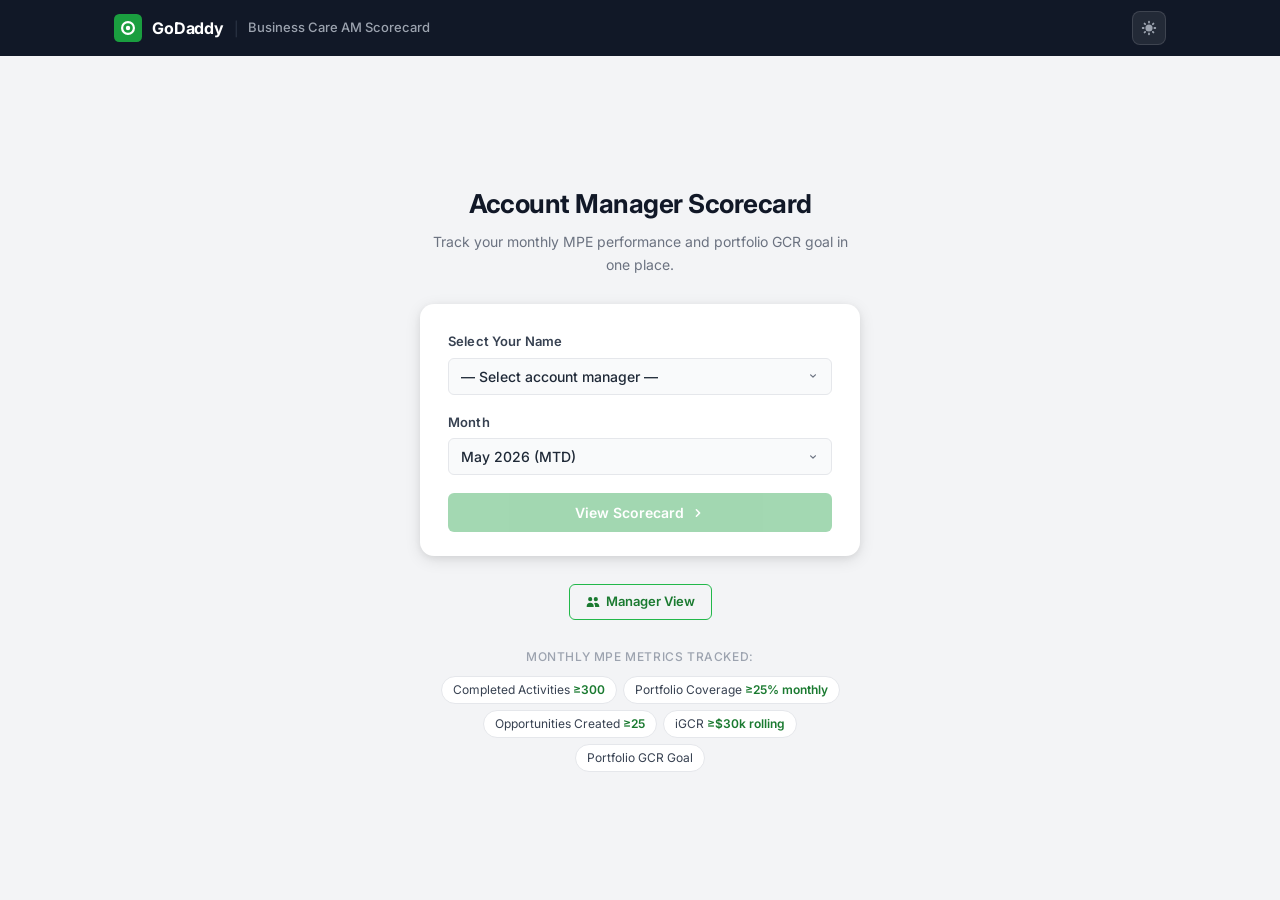
==== commit 3c90a36f: "Add manager view with team rollup tiles, move upload link to manager only - New manager.html + js/ma" ====
--- a/index.html
+++ b/index.html
@@ -61,12 +61,12 @@
           </button>
         </div>
 
-        <div class="picker-upload-link">
-          <a href="upload.html" class="picker-upload-anchor">
+        <div class="picker-manager-link">
+          <a href="manager.html" class="picker-manager-anchor">
             <svg viewBox="0 0 20 20" fill="currentColor" aria-hidden="true">
-              <path fill-rule="evenodd" d="M3 17a1 1 0 011-1h12a1 1 0 110 2H4a1 1 0 01-1-1zm3.293-7.707a1 1 0 011.414 0L9 10.586V3a1 1 0 112 0v7.586l1.293-1.293a1 1 0 111.414 1.414l-3 3a1 1 0 01-1.414 0l-3-3a1 1 0 010-1.414z" clip-rule="evenodd"/>
+              <path d="M9 6a3 3 0 11-6 0 3 3 0 016 0zM17 6a3 3 0 11-6 0 3 3 0 016 0zM12.93 17c.046-.327.07-.66.07-1a6.97 6.97 0 00-1.5-4.33A5 5 0 0119 16v1h-6.07zM6 11a5 5 0 015 5v1H1v-1a5 5 0 015-5z"/>
             </svg>
-            Upload monthly data (managers)
+            Manager View
           </a>
         </div>
 
--- a/css/styles.css
+++ b/css/styles.css
@@ -1100,6 +1100,153 @@
 .portfolio-detail-row--total .portfolio-detail-name { color: var(--neutral-900); }
 .portfolio-detail-row--total .portfolio-detail-count { color: var(--neutral-900); font-size: 14px; }
 .portfolio-detail-row--total .portfolio-detail-pct   { color: var(--neutral-600, var(--neutral-700)); font-weight: 600; }
+
+/* =========================================================
+   Manager View
+   ========================================================= */
+.manager-main {
+  max-width: 1100px;
+  margin: 0 auto;
+  padding: 28px 24px 60px;
+}
+
+.manager-section-header {
+  display: flex;
+  align-items: center;
+  justify-content: space-between;
+  margin-bottom: 14px;
+}
+
+.manager-upload-link {
+  display: inline-flex;
+  align-items: center;
+  gap: 6px;
+  font-size: 13px;
+  font-weight: 600;
+  color: var(--green-700);
+  text-decoration: none;
+  padding: 7px 14px;
+  border: 1.5px solid var(--green-500);
+  border-radius: var(--radius-sm);
+  transition: background 0.15s;
+}
+.manager-upload-link:hover { background: var(--green-50); }
+.manager-upload-link svg { width: 14px; height: 14px; }
+
+/* Rollup tiles grid */
+.rollup-tiles {
+  display: grid;
+  grid-template-columns: repeat(5, 1fr);
+  gap: 14px;
+}
+
+.rollup-tile {
+  background: var(--white);
+  border-radius: var(--radius);
+  padding: 18px 16px 14px;
+  box-shadow: var(--shadow-sm);
+  border: 1.5px solid var(--neutral-200);
+  display: flex;
+  flex-direction: column;
+  gap: 6px;
+}
+.rollup-tile--met     { border-top: 3px solid var(--green-500); }
+.rollup-tile--at-risk { border-top: 3px solid var(--amber-500); }
+.rollup-tile--not-met { border-top: 3px solid var(--red-500); }
+
+.rollup-tile-header {
+  display: flex;
+  align-items: baseline;
+  justify-content: space-between;
+  gap: 4px;
+}
+
+.rollup-tile-abbr {
+  font-size: 11px;
+  font-weight: 700;
+  text-transform: uppercase;
+  letter-spacing: 0.06em;
+  color: var(--neutral-500);
+}
+
+.rollup-tile-target {
+  font-size: 10px;
+  color: var(--neutral-400);
+  text-align: right;
+}
+
+.rollup-tile-count {
+  font-size: 38px;
+  font-weight: 700;
+  letter-spacing: -0.03em;
+  color: var(--neutral-900);
+  line-height: 1;
+}
+
+.rollup-tile-denom {
+  font-size: 20px;
+  font-weight: 500;
+  color: var(--neutral-400);
+  letter-spacing: -0.01em;
+}
+
+.rollup-tile-pct {
+  font-size: 12px;
+  color: var(--neutral-500);
+  font-weight: 500;
+}
+
+.rollup-dots {
+  display: flex;
+  flex-wrap: wrap;
+  gap: 4px;
+  padding-top: 8px;
+  border-top: 1px solid var(--neutral-100);
+  margin-top: 4px;
+}
+
+.rollup-dot {
+  width: 28px;
+  height: 28px;
+  border-radius: 6px;
+  font-size: 9px;
+  font-weight: 700;
+  display: flex;
+  align-items: center;
+  justify-content: center;
+  letter-spacing: 0.02em;
+  cursor: default;
+  user-select: none;
+}
+.rollup-dot--met     { background: var(--green-100); color: var(--green-700); }
+.rollup-dot--at-risk { background: var(--amber-100); color: var(--amber-700); }
+.rollup-dot--not-met { background: var(--red-100);   color: var(--red-700);   }
+
+/* Team table AM link */
+.team-am-link {
+  color: var(--neutral-800);
+  text-decoration: none;
+  font-weight: 600;
+}
+.team-am-link:hover { color: var(--green-700); text-decoration: underline; }
+
+/* Picker manager link */
+.picker-manager-link { text-align: center; }
+.picker-manager-anchor {
+  display: inline-flex;
+  align-items: center;
+  gap: 6px;
+  font-size: 13px;
+  font-weight: 600;
+  color: var(--green-700);
+  text-decoration: none;
+  padding: 7px 16px;
+  border: 1.5px solid var(--green-500);
+  border-radius: var(--radius-sm);
+  transition: background 0.15s;
+}
+.picker-manager-anchor:hover { background: var(--green-50); }
+.picker-manager-anchor svg { width: 14px; height: 14px; }
 
 /* =========================================================
    Responsive
@@ -1122,6 +1269,12 @@
   .picker-main { align-items: flex-start; padding-top: 32px; }
   .portfolio-split-cards { grid-template-columns: 1fr; }
   .portfolio-detail-row { grid-template-columns: 100px 1fr 50px 40px; gap: 8px; }
+  .rollup-tiles { grid-template-columns: repeat(2, 1fr); }
+  .manager-section-header { flex-direction: column; align-items: flex-start; gap: 10px; }
+}
+
+@media (min-width: 701px) and (max-width: 1000px) {
+  .rollup-tiles { grid-template-columns: repeat(3, 1fr); }
 }
 
 /* =========================================================
@@ -1283,6 +1436,22 @@
 [data-theme="dark"] .picker-title { color: #f1f5f9; }
 [data-theme="dark"] .picker-subtitle { color: #64748b; }
 [data-theme="dark"] .chip { background: #1e293b; border-color: #334155; color: #94a3b8; }
-[data-theme="dark"] .picker-upload-anchor { color: #64748b; }
-[data-theme="dark"] .picker-upload-anchor:hover { color: var(--green-500); }
 [data-theme="dark"] .metrics-info-label { color: #475569; }
+[data-theme="dark"] .picker-manager-anchor { color: var(--green-500); border-color: var(--green-500); }
+[data-theme="dark"] .picker-manager-anchor:hover { background: #052e16; }
+
+/* Manager view */
+[data-theme="dark"] .rollup-tile { background: #1e293b; border-color: #334155; }
+[data-theme="dark"] .rollup-tile-abbr { color: #64748b; }
+[data-theme="dark"] .rollup-tile-target { color: #475569; }
+[data-theme="dark"] .rollup-tile-count { color: #f1f5f9; }
+[data-theme="dark"] .rollup-tile-denom { color: #475569; }
+[data-theme="dark"] .rollup-tile-pct { color: #64748b; }
+[data-theme="dark"] .rollup-dots { border-top-color: #263548; }
+[data-theme="dark"] .rollup-dot--met     { background: #052e16; color: var(--green-500); }
+[data-theme="dark"] .rollup-dot--at-risk { background: #451a03; color: #fbbf24; }
+[data-theme="dark"] .rollup-dot--not-met { background: #2d0a0a; color: #f87171; }
+[data-theme="dark"] .team-am-link { color: #cbd5e1; }
+[data-theme="dark"] .team-am-link:hover { color: var(--green-500); }
+[data-theme="dark"] .manager-upload-link { color: var(--green-500); border-color: var(--green-500); }
+[data-theme="dark"] .manager-upload-link:hover { background: #052e16; }
